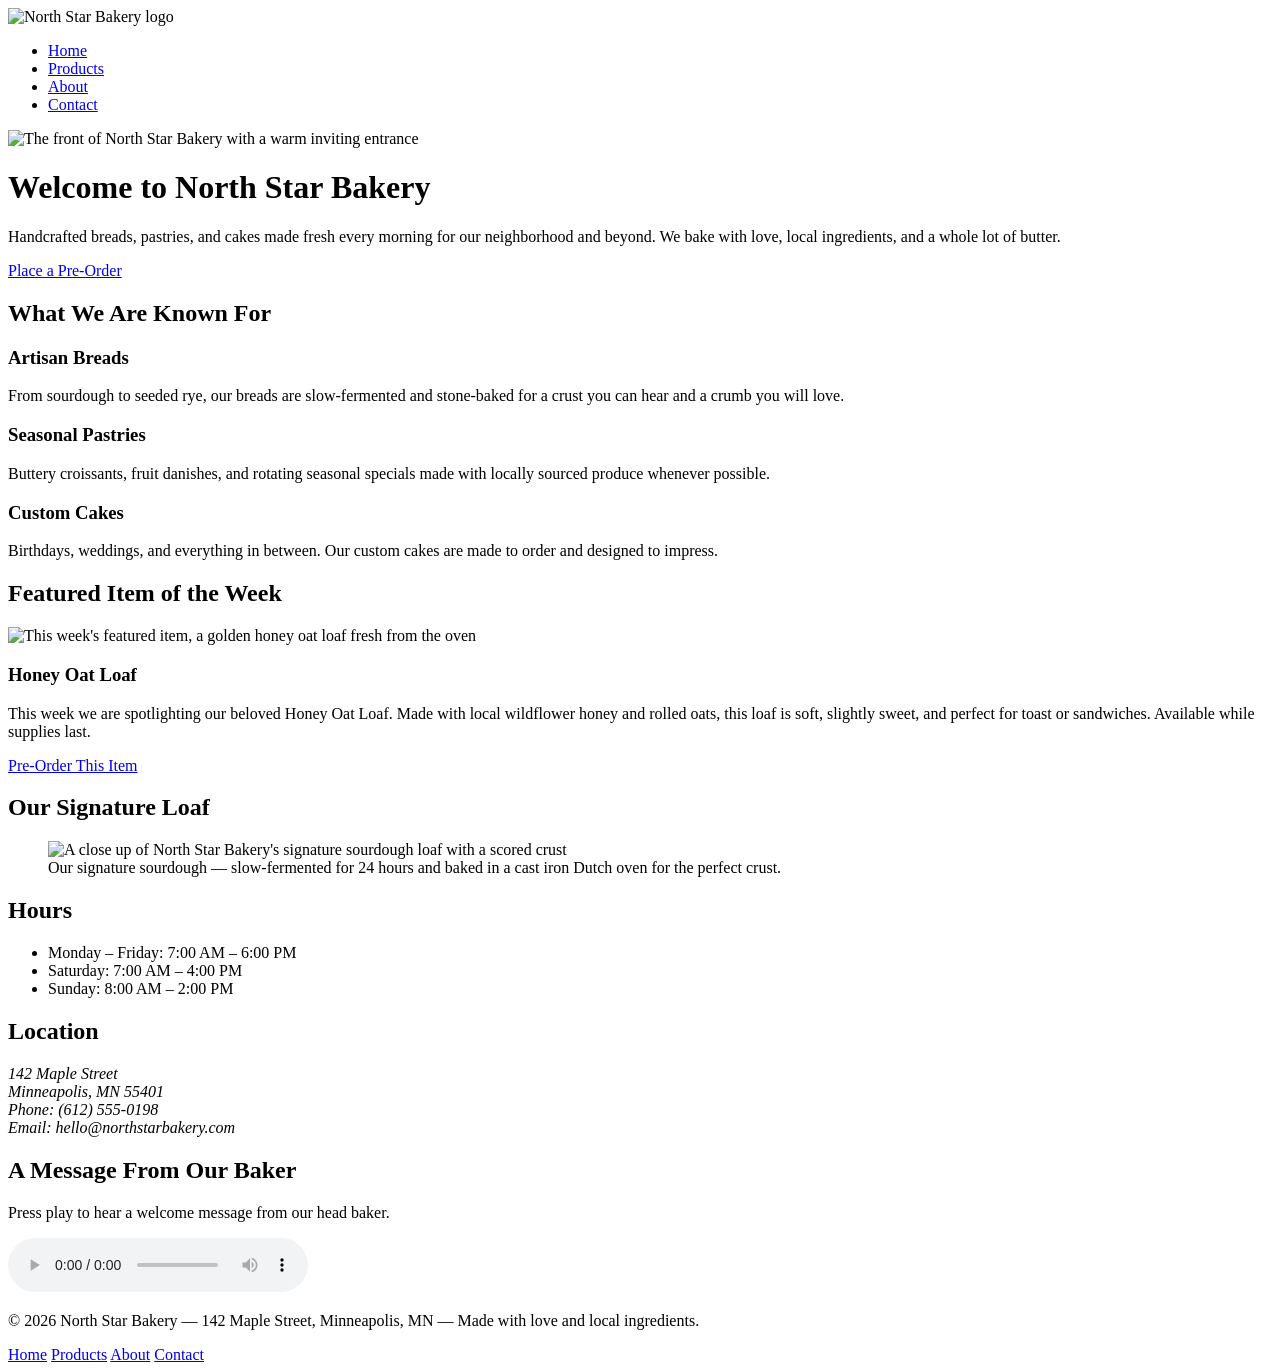
==== index.html @ 33aed7e0 "index.html" ====
<!DOCTYPE html>
<html lang="en">
  <head>
    <meta charset="UTF-8" />
    <meta name="viewport" content="width=device-width, initial-scale=1.0" />
    <title>North Star Bakery - Home</title>
    <link rel="stylesheet" href="styles.css" />
  </head>
  <body>

    <!-- Navigation -->
    <nav>
      <div class="nav-logo">
        <img src="bakery-logo.png" alt="North Star Bakery logo" />
      </div>
      <ul class="nav-links">
        <li><a href="index.html">Home</a></li>
        <li><a href="products.html">Products</a></li>
        <li><a href="about.html">About</a></li>
        <li><a href="contact.html">Contact</a></li>
      </ul>
    </nav>

    <!-- Hero / Welcome Section -->
    <header class="hero">
      <img
        src="bakery-storefront.jpg"
        alt="The front of North Star Bakery with a warm inviting entrance"
        class="hero-image"
      />
      <div class="hero-text">
        <h1>Welcome to North Star Bakery</h1>
        <p>
          Handcrafted breads, pastries, and cakes made fresh every morning
          for our neighborhood and beyond. We bake with love, local
          ingredients, and a whole lot of butter.
        </p>
        <a href="contact.html" class="btn">Place a Pre-Order</a>
      </div>
    </header>

    <!-- Main Content -->
    <main>

      <!-- What We Are Known For -->
      <section class="known-for">
        <h2>What We Are Known For</h2>
        <div class="known-for-grid">

          <div class="known-card">
            <h3>Artisan Breads</h3>
            <p>
              From sourdough to seeded rye, our breads are slow-fermented
              and stone-baked for a crust you can hear and a crumb you
              will love.
            </p>
          </div>

          <div class="known-card">
            <h3>Seasonal Pastries</h3>
            <p>
              Buttery croissants, fruit danishes, and rotating seasonal
              specials made with locally sourced produce whenever possible.
            </p>
          </div>

          <div class="known-card">
            <h3>Custom Cakes</h3>
            <p>
              Birthdays, weddings, and everything in between. Our custom
              cakes are made to order and designed to impress.
            </p>
          </div>

        </div>
      </section>

      <!-- Featured Item of the Week -->
      <section class="featured">
        <h2>Featured Item of the Week</h2>

        <!-- Responsive Image using picture element -->
        <picture>
          <source
            media="(min-width: 768px)"
            srcset="bakery-feature-large.jpg"
          />
          <img
            src="bakery-feature-small.jpg"
            alt="This week's featured item, a golden honey oat loaf fresh from the oven"
            class="featured-image"
          />
        </picture>

        <div class="featured-text">
          <h3>Honey Oat Loaf</h3>
          <p>
            This week we are spotlighting our beloved Honey Oat Loaf.
            Made with local wildflower honey and rolled oats, this loaf
            is soft, slightly sweet, and perfect for toast or sandwiches.
            Available while supplies last.
          </p>
          <a href="contact.html" class="btn">Pre-Order This Item</a>
        </div>
      </section>

      <!-- Signature Loaf Figure -->
      <section class="signature">
        <h2>Our Signature Loaf</h2>
        <figure>
          <img
            src="bakery-signature-loaf.jpg"
            alt="A close up of North Star Bakery's signature sourdough loaf with a scored crust"
          />
          <figcaption>
            Our signature sourdough — slow-fermented for 24 hours and
            baked in a cast iron Dutch oven for the perfect crust.
          </figcaption>
        </figure>
      </section>

      <!-- Hours and Location -->
      <section class="hours-location">
        <div class="hours">
          <h2>Hours</h2>
          <ul>
            <li>Monday – Friday: 7:00 AM – 6:00 PM</li>
            <li>Saturday: 7:00 AM – 4:00 PM</li>
            <li>Sunday: 8:00 AM – 2:00 PM</li>
          </ul>
        </div>

        <div class="location">
          <h2>Location</h2>
          <address>
            142 Maple Street<br />
            Minneapolis, MN 55401<br />
            Phone: (612) 555-0198<br />
            Email: hello@northstarbakery.com
          </address>
        </div>
      </section>

      <!-- Audio Welcome Message -->
      <section class="welcome-audio">
        <h2>A Message From Our Baker</h2>
        <p>Press play to hear a welcome message from our head baker.</p>
        <audio controls>
          <source src="bakery-welcome.mp3" type="audio/mpeg" />
          Your browser does not support the audio element. Please visit
          us in store or contact us at hello@northstarbakery.com to
          learn more about North Star Bakery.
        </audio>
      </section>

    </main>

    <!-- Footer -->
    <footer>
      <p>
        &copy; 2026 North Star Bakery &mdash; 142 Maple Street,
        Minneapolis, MN &mdash; Made with love and local ingredients.
      </p>
      <nav class="footer-nav">
        <a href="index.html">Home</a>
        <a href="products.html">Products</a>
        <a href="about.html">About</a>
        <a href="contact.html">Contact</a>
      </nav>
    </footer>

  </body>
</html>
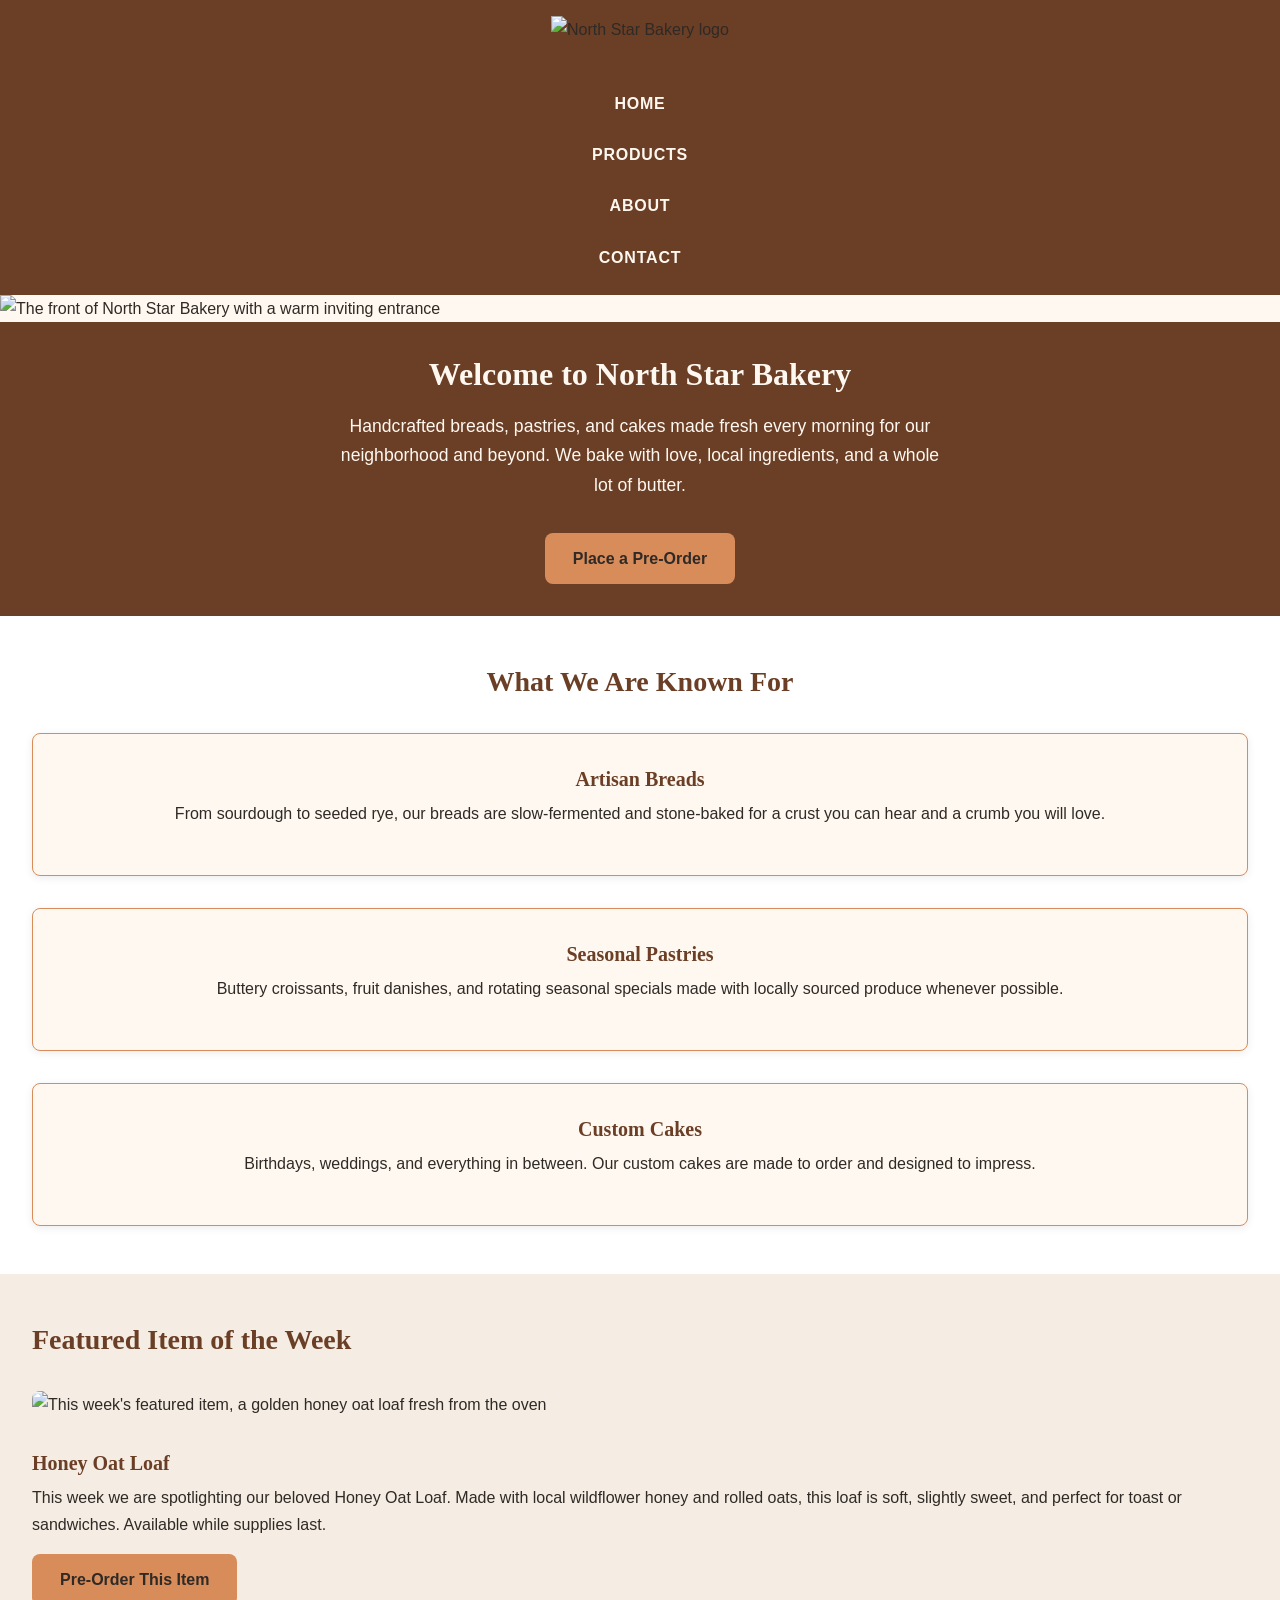
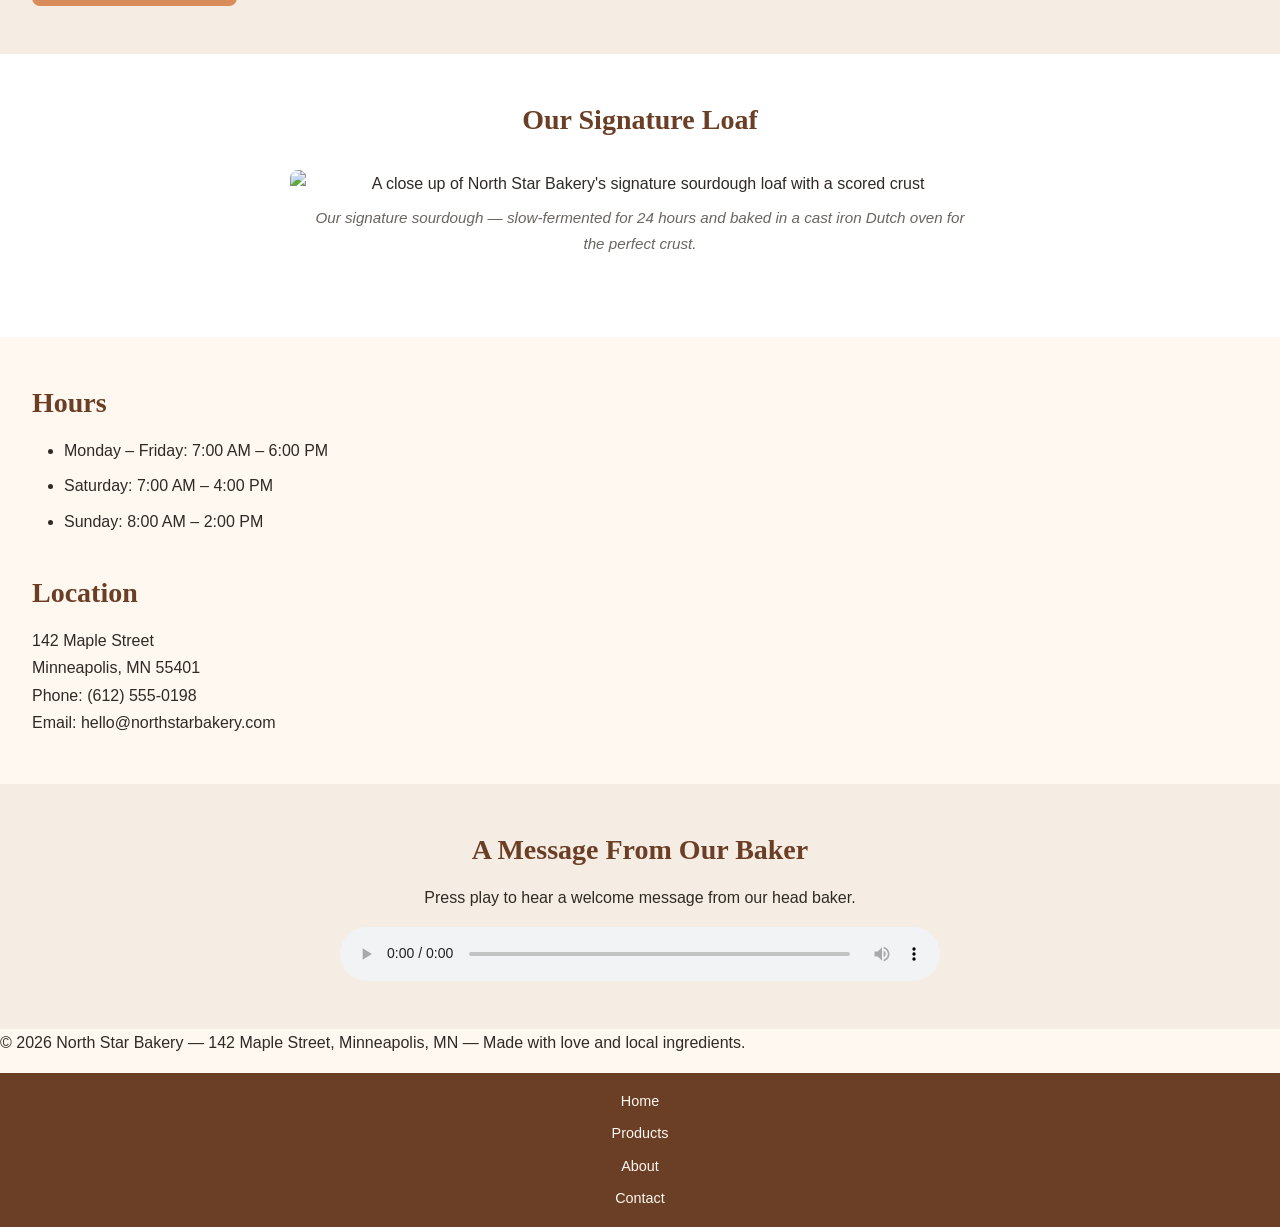
==== commit e1d3ab66: "Update index.html Added a script tag to include script.js for JavaScript functionality." ====
--- a/index.html
+++ b/index.html
@@ -169,5 +169,8 @@
       </nav>
     </footer>
 
+    <!-- T4 NEW: JavaScript -->
+    <script src="script.js"></script>
+
   </body>
 </html>
--- a/styles.css
+++ b/styles.css
@@ -0,0 +1,547 @@
+/* =============================================
+   NORTH STAR BAKERY — STYLESHEET
+   External CSS for all four pages
+   Colors:
+     Cream:    #FFF8F0
+     Brown:    #6B3E26
+     Peach:    #D88C5A
+     Charcoal: #2F2A26
+   Fonts:
+     Playfair Display (headings)
+     Lato (body)
+============================================= */
+
+/* =============================================
+   GOOGLE FONTS IMPORT
+============================================= */
+@import url('https://fonts.googleapis.com/css2?family=Playfair+Display:wght@400;700&family=Lato:wght@300;400;700&display=swap');
+
+/* =============================================
+   CSS VARIABLES
+============================================= */
+:root {
+  --color-cream:   #FFF8F0;
+  --color-brown:   #6B3E26;
+  --color-peach:   #D88C5A;
+  --color-charcoal:#2F2A26;
+  --color-white:   #FFFFFF;
+  --color-light:   #F5EDE3;
+
+  /* NEW T4: semantic colors for validation states */
+  --color-error:   #C0392B;
+  --color-error-bg:#FFF5F5;
+  --color-success: #27AE60;
+  --color-success-bg: #EAF7EA;
+  --color-fav-active: #8B5E3C;
+
+  --font-heading:  'Playfair Display', serif;
+  --font-body:     'Lato', sans-serif;
+
+  --spacing-sm:    0.5rem;
+  --spacing-md:    1rem;
+  --spacing-lg:    2rem;
+  --spacing-xl:    3rem;
+
+  --radius:        8px;
+  --shadow:        0 2px 8px rgba(0, 0, 0, 0.08);
+  --transition:    all 0.3s ease;
+}
+
+/* =============================================
+   RESET AND BASE STYLES
+============================================= */
+*,
+*::before,
+*::after {
+  box-sizing: border-box;
+  margin: 0;
+  padding: 0;
+}
+
+html {
+  font-size: 16px;
+  scroll-behavior: smooth;
+}
+
+body {
+  background-color: var(--color-cream);
+  color: var(--color-charcoal);
+  font-family: var(--font-body);
+  font-size: 1rem;
+  line-height: 1.7;
+}
+
+img {
+  max-width: 100%;
+  height: auto;
+  display: block;
+}
+
+a {
+  color: var(--color-brown);
+  text-decoration: none;
+  transition: var(--transition);
+}
+
+a:hover {
+  color: var(--color-peach);
+}
+
+ul {
+  list-style: none;
+}
+
+address {
+  font-style: normal;
+}
+
+/* =============================================
+   TYPOGRAPHY
+============================================= */
+h1,
+h2,
+h3,
+h4 {
+  font-family: var(--font-heading);
+  color: var(--color-brown);
+  line-height: 1.3;
+  margin-bottom: var(--spacing-md);
+}
+
+h1 {
+  font-size: 2.25rem;
+}
+
+h2 {
+  font-size: 1.75rem;
+}
+
+h3 {
+  font-size: 1.25rem;
+}
+
+h4 {
+  font-size: 1rem;
+}
+
+p {
+  margin-bottom: var(--spacing-md);
+  color: var(--color-charcoal);
+}
+
+small {
+  font-size: 0.85rem;
+  color: #6b6560;
+  display: block;
+  margin-top: var(--spacing-sm);
+}
+
+/* =============================================
+   NAVIGATION — MOBILE FIRST
+============================================= */
+nav {
+  background-color: var(--color-brown);
+  padding: var(--spacing-md);
+  display: flex;
+  flex-direction: column;
+  align-items: center;
+  gap: var(--spacing-md);
+}
+
+.nav-logo img {
+  height: 50px;
+  width: auto;
+}
+
+.nav-links {
+  display: flex;
+  flex-direction: column;
+  align-items: center;
+  gap: var(--spacing-sm);
+  width: 100%;
+}
+
+.nav-links li a {
+  color: var(--color-cream);
+  font-family: var(--font-body);
+  font-size: 1rem;
+  font-weight: 700;
+  letter-spacing: 0.05em;
+  text-transform: uppercase;
+  padding: var(--spacing-sm) var(--spacing-md);
+  display: block;
+  border-radius: var(--radius);
+  transition: var(--transition);
+}
+
+.nav-links li a:hover {
+  background-color: var(--color-peach);
+  color: var(--color-charcoal);
+}
+
+.footer-nav {
+  display: flex;
+  flex-direction: column;
+  align-items: center;
+  gap: var(--spacing-sm);
+  margin-top: var(--spacing-md);
+}
+
+.footer-nav a {
+  color: var(--color-cream);
+  font-size: 0.9rem;
+}
+
+.footer-nav a:hover {
+  color: var(--color-peach);
+}
+
+/* =============================================
+   PAGE HEADER
+============================================= */
+.page-header {
+  background-color: var(--color-light);
+  padding: var(--spacing-xl) var(--spacing-lg);
+  text-align: center;
+  border-bottom: 3px solid var(--color-peach);
+}
+
+.page-header h1 {
+  font-size: 2.5rem;
+  margin-bottom: var(--spacing-sm);
+}
+
+.page-header p {
+  font-size: 1.1rem;
+  max-width: 600px;
+  margin: 0 auto;
+  color: var(--color-charcoal);
+}
+
+/* =============================================
+   HERO SECTION — INDEX PAGE
+============================================= */
+.hero {
+  position: relative;
+  display: flex;
+  flex-direction: column;
+}
+
+.hero-image {
+  width: 100%;
+  max-height: 400px;
+  object-fit: cover;
+}
+
+.hero-text {
+  background-color: var(--color-brown);
+  color: var(--color-cream);
+  padding: var(--spacing-lg);
+  text-align: center;
+}
+
+.hero-text h1 {
+  color: var(--color-cream);
+  font-size: 2rem;
+  margin-bottom: var(--spacing-md);
+}
+
+.hero-text p {
+  color: var(--color-cream);
+  font-size: 1.1rem;
+  max-width: 600px;
+  margin: 0 auto var(--spacing-lg);
+}
+
+/* =============================================
+   BUTTON
+============================================= */
+.btn {
+  display: inline-block;
+  background-color: var(--color-peach);
+  color: var(--color-charcoal);
+  font-family: var(--font-body);
+  font-size: 1rem;
+  font-weight: 700;
+  padding: 0.75rem 1.75rem;
+  border: none;
+  border-radius: var(--radius);
+  cursor: pointer;
+  text-align: center;
+  transition: var(--transition);
+  text-decoration: none;
+}
+
+.btn:hover {
+  background-color: var(--color-brown);
+  color: var(--color-cream);
+}
+
+/* =============================================
+   SECTIONS — GENERAL
+============================================= */
+section {
+  padding: var(--spacing-xl) var(--spacing-lg);
+}
+
+.section-intro {
+  font-size: 1.05rem;
+  max-width: 700px;
+  margin-bottom: var(--spacing-lg);
+}
+
+/* =============================================
+   KNOWN FOR SECTION — INDEX PAGE
+============================================= */
+.known-for {
+  background-color: var(--color-white);
+  text-align: center;
+}
+
+.known-for h2 {
+  margin-bottom: var(--spacing-lg);
+}
+
+.known-for-grid {
+  display: flex;
+  flex-direction: column;
+  gap: var(--spacing-lg);
+}
+
+.known-card {
+  background-color: var(--color-cream);
+  border: 1px solid var(--color-peach);
+  border-radius: var(--radius);
+  padding: var(--spacing-lg);
+  box-shadow: var(--shadow);
+}
+
+.known-card h3 {
+  color: var(--color-brown);
+  margin-bottom: var(--spacing-sm);
+}
+
+/* =============================================
+   FEATURED SECTION — INDEX PAGE
+============================================= */
+.featured {
+  background-color: var(--color-light);
+  display: flex;
+  flex-direction: column;
+  gap: var(--spacing-lg);
+}
+
+.featured h2 {
+  margin-bottom: 0;
+}
+
+.featured-image {
+  width: 100%;
+  border-radius: var(--radius);
+  object-fit: cover;
+}
+
+.featured-text h3 {
+  margin-bottom: var(--spacing-sm);
+}
+
+/* =============================================
+   SIGNATURE SECTION
+============================================= */
+.signature,
+.signature-about {
+  background-color: var(--color-white);
+  text-align: center;
+}
+
+figure {
+  margin: var(--spacing-lg) auto;
+  max-width: 700px;
+}
+
+figure img {
+  width: 100%;
+  border-radius: var(--radius);
+  margin-bottom: var(--spacing-sm);
+}
+
+figcaption {
+  font-family: var(--font-body);
+  font-size: 0.95rem;
+  color: #6b6560;
+  font-style: italic;
+  text-align: center;
+  padding: 0 var(--spacing-md);
+}
+
+/* =============================================
+   HOURS AND LOCATION — INDEX PAGE
+============================================= */
+.hours-location {
+  background-color: var(--color-cream);
+  display: flex;
+  flex-direction: column;
+  gap: var(--spacing-lg);
+}
+
+.hours ul {
+  list-style: disc;
+  padding-left: var(--spacing-lg);
+}
+
+.hours ul li {
+  margin-bottom: var(--spacing-sm);
+  color: var(--color-charcoal);
+}
+
+.location address p {
+  margin-bottom: var(--spacing-sm);
+  color: var(--color-charcoal);
+}
+
+/* =============================================
+   AUDIO AND VIDEO SECTIONS
+============================================= */
+.welcome-audio,
+.video-section {
+  background-color: var(--color-light);
+  text-align: center;
+}
+
+audio,
+video {
+  width: 100%;
+  max-width: 600px;
+  margin: var(--spacing-md) auto 0;
+  display: block;
+  border-radius: var(--radius);
+}
+
+.video-wrapper {
+  margin-top: var(--spacing-md);
+}
+
+/* =============================================
+   CALL TO ACTION SECTION
+============================================= */
+.cta {
+  background-color: var(--color-brown);
+  text-align: center;
+  padding: var(--spacing-xl) var(--spacing-lg);
+}
+
+.cta h2 {
+  color: var(--color-cream);
+  margin-bottom: var(--spacing-md);
+}
+
+.cta p {
+  color: var(--color-cream);
+  max-width: 600px;
+  margin: 0 auto var(--spacing-lg);
+}
+
+/* =============================================
+   PRODUCT CARDS — PRODUCTS PAGE
+============================================= */
+.product-category {
+  background-color: var(--color-white);
+}
+
+.product-category:nth-child(even) {
+  background-color: var(--color-light);
+}
+
+.product-category h2 {
+  margin-bottom: var(--spacing-sm);
+}
+
+.category-intro {
+  margin-bottom: var(--spacing-lg);
+  max-width: 700px;
+}
+
+.card-container {
+  display: flex;
+  flex-direction: column;
+  gap: var(--spacing-lg);
+}
+
+.card {
+  background-color: var(--color-cream);
+  border: 1px solid var(--color-peach);
+  border-radius: var(--radius);
+  overflow: hidden;
+  box-shadow: var(--shadow);
+  transition: var(--transition);
+}
+
+.card:hover {
+  box-shadow: 0 4px 16px rgba(0, 0, 0, 0.12);
+  transform: translateY(-2px);
+}
+
+.card img {
+  width: 100%;
+  height: 200px;
+  object-fit: cover;
+}
+
+.card-body {
+  padding: var(--spacing-md);
+}
+
+.card-body h3 {
+  margin-bottom: var(--spacing-sm);
+}
+
+.price {
+  font-weight: 700;
+  color: var(--color-peach);
+  font-size: 1rem;
+  margin-top: var(--spacing-sm);
+  margin-bottom: 0;
+}
+
+/* =============================================
+   T4 NEW: FAVORITES TRACKER — PRODUCTS PAGE
+============================================= */
+
+/* Sticky panel at the top of the products page */
+.favorites-panel {
+  background-color: #fdf6ec;
+  border: 2px solid var(--color-peach);
+  border-radius: var(--radius);
+  padding: var(--spacing-lg) var(--spacing-lg);
+  margin: var(--spacing-lg) var(--spacing-lg) 0;
+  box-shadow: var(--shadow);
+}
+
+.favorites-panel h2 {
+  font-size: 1.4rem;
+  margin-bottom: var(--spacing-sm);
+  display: flex;
+  align-items: center;
+  gap: var(--spacing-sm);
+  flex-wrap: wrap;
+}
+
+/* Red badge showing saved item count */
+.favorites-badge {
+  display: inline-flex;
+  align-items: center;
+  justify-content: center;
+  background-color: var(--color-error);
+  color: var(--color-white);
+  border-radius: 50%;
+  width: 1.6rem;
+  height: 1.6rem;
+  font-size: 0.8rem;
+  font-family: var(--font-body);
+  font-weight: 700;
+  line-height: 1;
+  flex-shrink: 0;
+}
+
+/* List of saved items inside the panel */
+.favorites-list
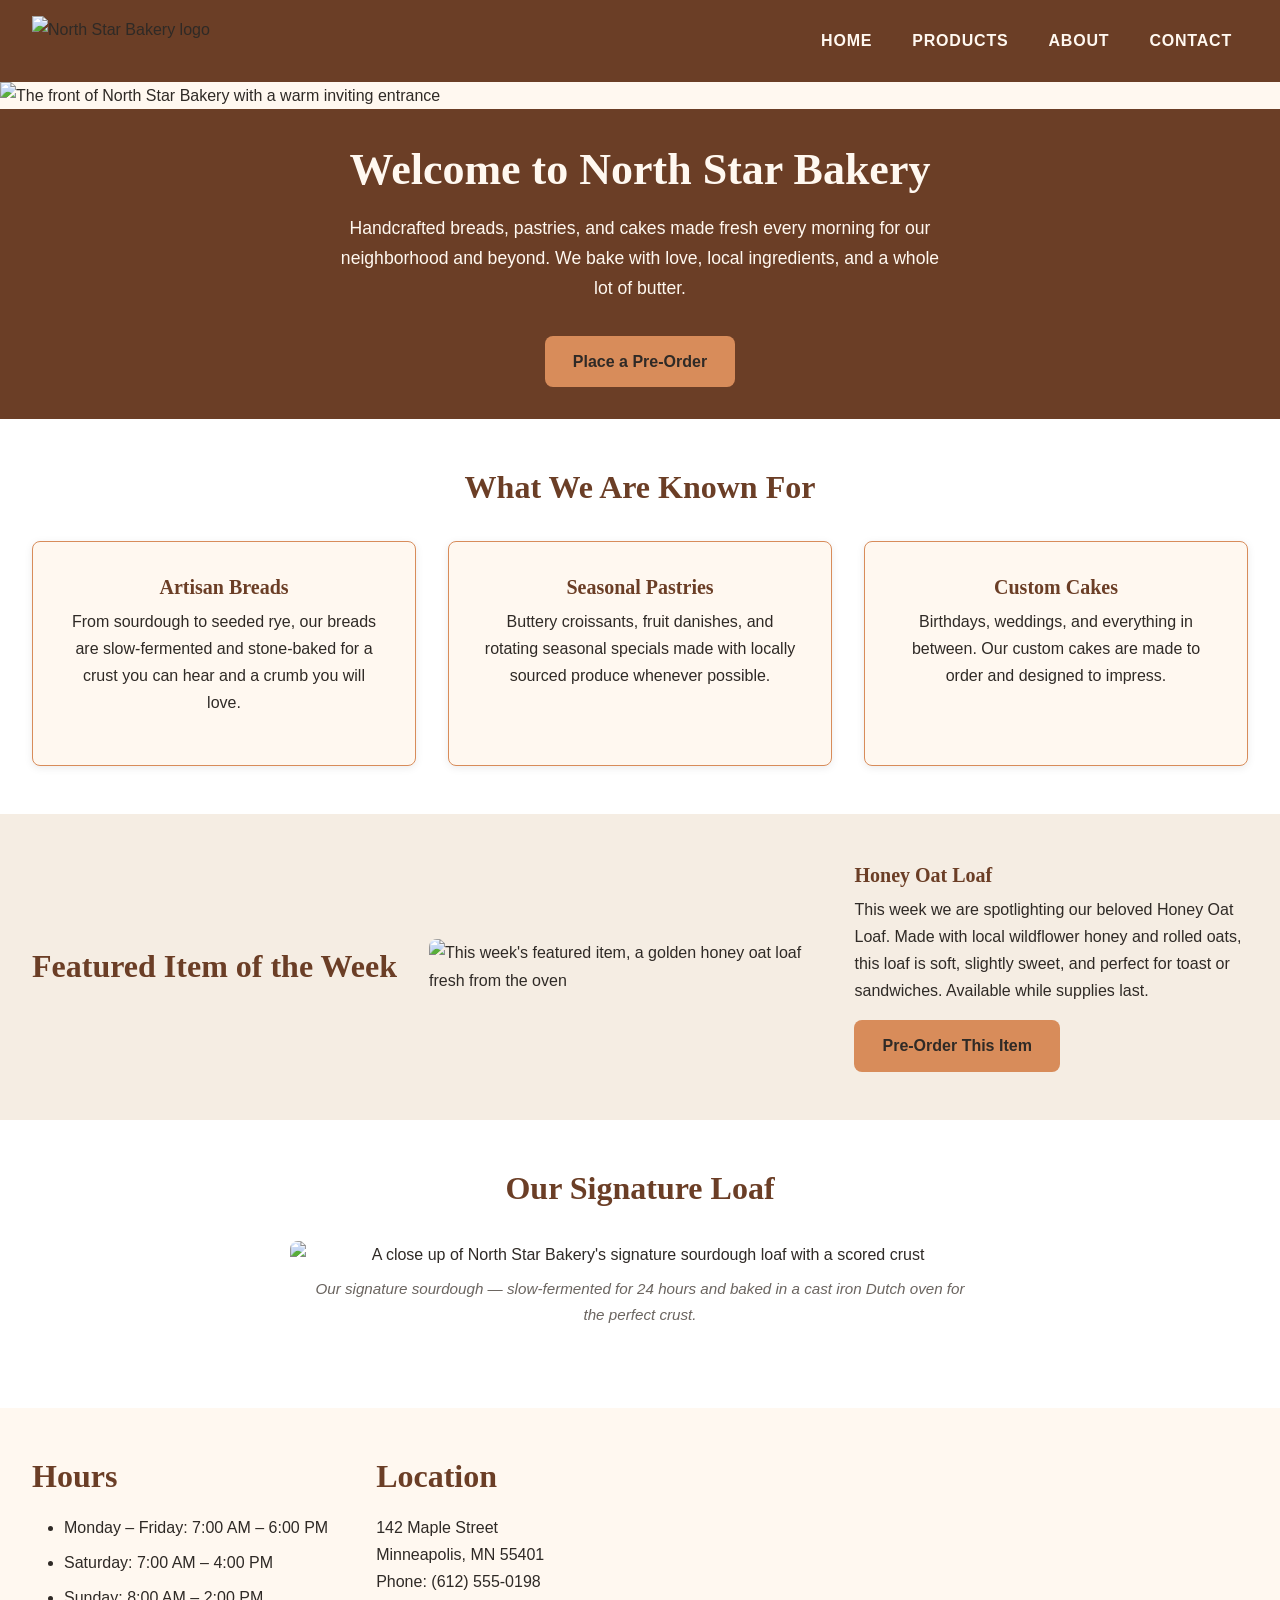
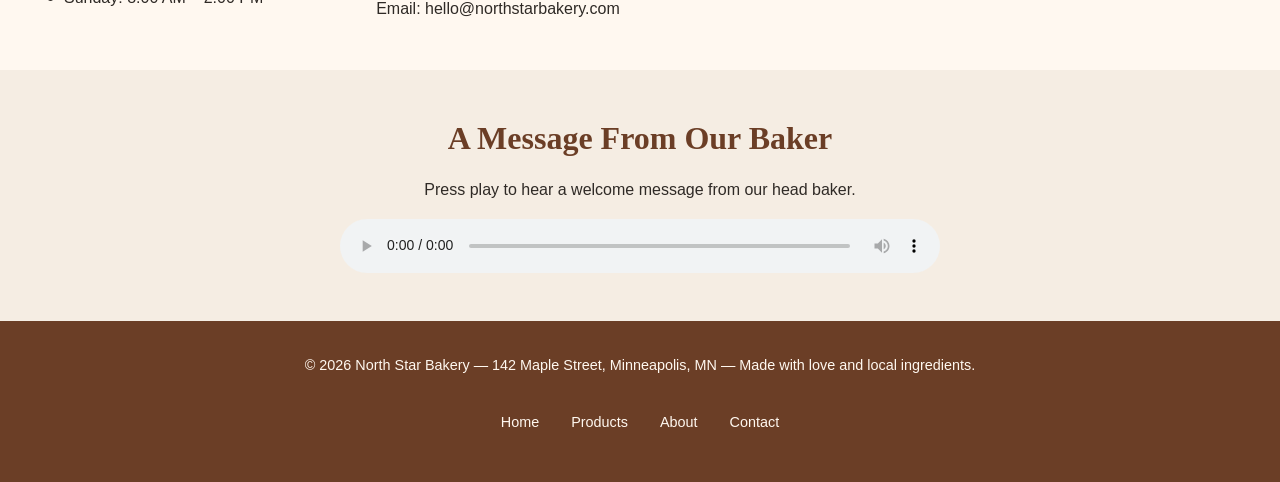
==== commit 714e678b: "Update index.html" ====
--- a/index.html
+++ b/index.html
@@ -169,8 +169,5 @@
       </nav>
     </footer>
 
-    <!-- T4 NEW: JavaScript -->
-    <script src="script.js"></script>
-
   </body>
 </html>
--- a/styles.css
+++ b/styles.css
@@ -20,31 +20,30 @@
    CSS VARIABLES
 ============================================= */
 :root {
-  --color-cream:   #FFF8F0;
-  --color-brown:   #6B3E26;
-  --color-peach:   #D88C5A;
-  --color-charcoal:#2F2A26;
-  --color-white:   #FFFFFF;
-  --color-light:   #F5EDE3;
-
-  /* NEW T4: semantic colors for validation states */
-  --color-error:   #C0392B;
-  --color-error-bg:#FFF5F5;
-  --color-success: #27AE60;
+  --color-cream:      #FFF8F0;
+  --color-brown:      #6B3E26;
+  --color-peach:      #D88C5A;
+  --color-charcoal:   #2F2A26;
+  --color-white:      #FFFFFF;
+  --color-light:      #F5EDE3;
+
+  --color-error:      #C0392B;
+  --color-error-bg:   #FFF5F5;
+  --color-success:    #27AE60;
   --color-success-bg: #EAF7EA;
-  --color-fav-active: #8B5E3C;
-
-  --font-heading:  'Playfair Display', serif;
-  --font-body:     'Lato', sans-serif;
-
-  --spacing-sm:    0.5rem;
-  --spacing-md:    1rem;
-  --spacing-lg:    2rem;
-  --spacing-xl:    3rem;
-
-  --radius:        8px;
-  --shadow:        0 2px 8px rgba(0, 0, 0, 0.08);
-  --transition:    all 0.3s ease;
+  --color-fav-active: #6B3E26;
+
+  --font-heading: 'Playfair Display', serif;
+  --font-body:    'Lato', sans-serif;
+
+  --spacing-sm: 0.5rem;
+  --spacing-md: 1rem;
+  --spacing-lg: 2rem;
+  --spacing-xl: 3rem;
+
+  --radius:     8px;
+  --shadow:     0 2px 8px rgba(0, 0, 0, 0.08);
+  --transition: all 0.3s ease;
 }
 
 /* =============================================
@@ -108,21 +107,10 @@
   margin-bottom: var(--spacing-md);
 }
 
-h1 {
-  font-size: 2.25rem;
-}
-
-h2 {
-  font-size: 1.75rem;
-}
-
-h3 {
-  font-size: 1.25rem;
-}
-
-h4 {
-  font-size: 1rem;
-}
+h1 { font-size: 2.25rem; }
+h2 { font-size: 1.75rem; }
+h3 { font-size: 1.25rem; }
+h4 { font-size: 1rem;    }
 
 p {
   margin-bottom: var(--spacing-md);
@@ -504,15 +492,74 @@
 }
 
 /* =============================================
-   T4 NEW: FAVORITES TRACKER — PRODUCTS PAGE
-============================================= */
-
-/* Sticky panel at the top of the products page */
+   T4: FAVORITES BUTTON — FIXED
+   Explicitly overrides any inherited disabled
+   or grayed-out styles from the browser or
+   other rules in this stylesheet.
+============================================= */
+.fav-btn {
+  display: inline-block;
+  margin-top: var(--spacing-md);
+  padding: 0.4rem 1.1rem;
+  background-color: var(--color-cream);
+  color: var(--color-brown);
+  border: 2px solid var(--color-brown);
+  border-radius: 20px;
+  font-family: var(--font-body);
+  font-size: 0.85rem;
+  font-weight: 700;
+  cursor: pointer !important;
+  pointer-events: auto !important;
+  opacity: 1 !important;
+  transition: background-color 0.2s ease, color 0.2s ease, border-color 0.2s ease;
+  text-decoration: none;
+  line-height: 1.4;
+  appearance: none;
+  -webkit-appearance: none;
+}
+
+.fav-btn:hover {
+  background-color: var(--color-brown);
+  color: var(--color-cream);
+  border-color: var(--color-brown);
+}
+
+.fav-btn:focus {
+  outline: 2px solid var(--color-peach);
+  outline-offset: 3px;
+}
+
+/* Saved / active state — filled brown */
+.fav-btn.fav-btn--active {
+  background-color: var(--color-brown);
+  color: var(--color-cream);
+  border-color: var(--color-brown);
+}
+
+.fav-btn.fav-btn--active:hover {
+  background-color: var(--color-charcoal);
+  border-color: var(--color-charcoal);
+}
+
+/* Force override any browser disabled styling */
+.fav-btn:disabled,
+.fav-btn[disabled] {
+  background-color: var(--color-cream) !important;
+  color: var(--color-brown) !important;
+  border-color: var(--color-brown) !important;
+  opacity: 1 !important;
+  cursor: pointer !important;
+  pointer-events: auto !important;
+}
+
+/* =============================================
+   T4: FAVORITES PANEL — PRODUCTS PAGE
+============================================= */
 .favorites-panel {
   background-color: #fdf6ec;
   border: 2px solid var(--color-peach);
   border-radius: var(--radius);
-  padding: var(--spacing-lg) var(--spacing-lg);
+  padding: var(--spacing-lg);
   margin: var(--spacing-lg) var(--spacing-lg) 0;
   box-shadow: var(--shadow);
 }
@@ -526,7 +573,6 @@
   flex-wrap: wrap;
 }
 
-/* Red badge showing saved item count */
 .favorites-badge {
   display: inline-flex;
   align-items: center;
@@ -543,5 +589,371 @@
   flex-shrink: 0;
 }
 
-/* List of saved items inside the panel */
-.favorites-list
+.favorites-empty {
+  color: #6b6560;
+  font-size: 0.95rem;
+  margin-bottom: var(--spacing-sm);
+}
+
+.favorites-hint {
+  font-size: 0.9rem;
+  color: #6b6560;
+  margin-top: var(--spacing-md);
+  margin-bottom: 0;
+}
+
+.favorites-hint a {
+  color: var(--color-brown);
+  font-weight: 700;
+  text-decoration: underline;
+}
+
+.favorites-hint a:hover {
+  color: var(--color-peach);
+}
+
+.favorites-list {
+  list-style: none;
+  padding: 0;
+  margin: var(--spacing-sm) 0 0;
+  display: flex;
+  flex-direction: column;
+  gap: var(--spacing-sm);
+}
+
+.favorites-list li {
+  display: flex;
+  align-items: center;
+  justify-content: space-between;
+  background-color: var(--color-cream);
+  border: 1px solid var(--color-peach);
+  border-radius: var(--radius);
+  padding: 0.5rem var(--spacing-md);
+  font-size: 0.95rem;
+  color: var(--color-charcoal);
+}
+
+.fav-remove-btn {
+  background: none;
+  border: 1px solid var(--color-error);
+  color: var(--color-error);
+  border-radius: var(--radius);
+  font-size: 0.75rem;
+  font-family: var(--font-body);
+  font-weight: 700;
+  padding: 0.2rem 0.6rem;
+  cursor: pointer;
+  transition: var(--transition);
+  flex-shrink: 0;
+  margin-left: var(--spacing-md);
+}
+
+.fav-remove-btn:hover {
+  background-color: var(--color-error);
+  color: var(--color-white);
+}
+
+/* =============================================
+   T4: CONTACT FORM — CONTACT PAGE
+============================================= */
+.contact-form-section {
+  background-color: var(--color-white);
+  max-width: 700px;
+  margin: 0 auto;
+}
+
+.contact-form {
+  display: flex;
+  flex-direction: column;
+  gap: var(--spacing-md);
+}
+
+.form-group {
+  display: flex;
+  flex-direction: column;
+  gap: 0.3rem;
+}
+
+.form-group label {
+  font-weight: 700;
+  font-size: 0.95rem;
+  color: var(--color-brown);
+}
+
+.form-group input,
+.form-group select,
+.form-group textarea {
+  padding: 0.6rem 0.9rem;
+  border: 2px solid #d4c4b5;
+  border-radius: var(--radius);
+  font-family: var(--font-body);
+  font-size: 1rem;
+  color: var(--color-charcoal);
+  background-color: var(--color-cream);
+  transition: border-color 0.2s ease;
+  width: 100%;
+}
+
+.form-group input:focus,
+.form-group select:focus,
+.form-group textarea:focus {
+  outline: none;
+  border-color: var(--color-brown);
+}
+
+.form-group textarea {
+  resize: vertical;
+  min-height: 120px;
+}
+
+.input-invalid {
+  border-color: var(--color-error) !important;
+  background-color: var(--color-error-bg) !important;
+}
+
+.field-error {
+  color: var(--color-error);
+  font-size: 0.85rem;
+  font-weight: 700;
+  margin-top: 0.2rem;
+  display: block;
+  min-height: 1.2em;
+}
+
+.form-success {
+  background-color: var(--color-success-bg);
+  border: 2px solid var(--color-success);
+  border-radius: var(--radius);
+  padding: var(--spacing-lg);
+  text-align: center;
+}
+
+.form-success h2 {
+  color: var(--color-success);
+  margin-bottom: var(--spacing-sm);
+}
+
+.form-success p {
+  color: var(--color-charcoal);
+  margin-bottom: var(--spacing-sm);
+}
+
+/* =============================================
+   ABOUT PAGE — STORY SECTION
+============================================= */
+.story-content {
+  display: flex;
+  flex-direction: column;
+  gap: var(--spacing-lg);
+}
+
+.story-image img {
+  width: 100%;
+  border-radius: var(--radius);
+  object-fit: cover;
+}
+
+/* =============================================
+   ABOUT PAGE — SOURCING GRID
+============================================= */
+.sourcing {
+  background-color: var(--color-light);
+}
+
+.sourcing-grid {
+  display: flex;
+  flex-direction: column;
+  gap: var(--spacing-lg);
+}
+
+.sourcing-card {
+  background-color: var(--color-cream);
+  border: 1px solid var(--color-peach);
+  border-radius: var(--radius);
+  padding: var(--spacing-lg);
+  box-shadow: var(--shadow);
+}
+
+.sourcing-card h3 {
+  margin-bottom: var(--spacing-sm);
+}
+
+/* =============================================
+   ABOUT PAGE — STAFF GRID
+============================================= */
+.staff {
+  background-color: var(--color-white);
+}
+
+.staff-grid {
+  display: flex;
+  flex-direction: column;
+  gap: var(--spacing-lg);
+}
+
+.staff-card {
+  background-color: var(--color-cream);
+  border: 1px solid var(--color-peach);
+  border-radius: var(--radius);
+  overflow: hidden;
+  box-shadow: var(--shadow);
+  display: flex;
+  flex-direction: column;
+}
+
+.staff-card img {
+  width: 100%;
+  height: 220px;
+  object-fit: cover;
+}
+
+.staff-info {
+  padding: var(--spacing-md);
+}
+
+.staff-info h3 {
+  margin-bottom: 0.2rem;
+}
+
+.staff-title {
+  font-size: 0.9rem;
+  font-weight: 700;
+  color: var(--color-peach);
+  margin-bottom: var(--spacing-sm);
+}
+
+/* =============================================
+   ABOUT PAGE — FEATURED IMAGE
+============================================= */
+.about-featured {
+  background-color: var(--color-light);
+  text-align: center;
+}
+
+.about-featured picture {
+  display: block;
+  margin: var(--spacing-md) auto;
+  max-width: 800px;
+}
+
+/* =============================================
+   FOOTER
+============================================= */
+footer {
+  background-color: var(--color-brown);
+  color: var(--color-cream);
+  text-align: center;
+  padding: var(--spacing-lg);
+}
+
+footer p {
+  color: var(--color-cream);
+  font-size: 0.9rem;
+  margin-bottom: var(--spacing-sm);
+}
+
+/* =============================================
+   RESPONSIVE — TABLET (768px and up)
+============================================= */
+@media (min-width: 768px) {
+
+  nav {
+    flex-direction: row;
+    justify-content: space-between;
+    padding: var(--spacing-md) var(--spacing-lg);
+  }
+
+  .nav-links {
+    flex-direction: row;
+    width: auto;
+    gap: var(--spacing-sm);
+  }
+
+  .footer-nav {
+    flex-direction: row;
+    justify-content: center;
+    gap: var(--spacing-lg);
+  }
+
+  .known-for-grid {
+    display: grid;
+    grid-template-columns: repeat(3, 1fr);
+    gap: var(--spacing-lg);
+  }
+
+  .featured {
+    flex-direction: row;
+    align-items: center;
+  }
+
+  .featured picture,
+  .featured-text {
+    flex: 1;
+  }
+
+  .hours-location {
+    flex-direction: row;
+    gap: var(--spacing-xl);
+  }
+
+  .card-container {
+    display: grid;
+    grid-template-columns: repeat(2, 1fr);
+    gap: var(--spacing-lg);
+  }
+
+  .story-content {
+    flex-direction: row;
+    align-items: flex-start;
+  }
+
+  .story-text,
+  .story-image {
+    flex: 1;
+  }
+
+  .sourcing-grid {
+    display: grid;
+    grid-template-columns: repeat(2, 1fr);
+  }
+
+  .staff-grid {
+    display: grid;
+    grid-template-columns: repeat(2, 1fr);
+  }
+
+  .staff-card {
+    flex-direction: column;
+  }
+
+}
+
+/* =============================================
+   RESPONSIVE — DESKTOP (1024px and up)
+============================================= */
+@media (min-width: 1024px) {
+
+  h1 { font-size: 2.75rem; }
+  h2 { font-size: 2rem;    }
+
+  .hero-text h1 {
+    font-size: 2.75rem;
+  }
+
+  .card-container {
+    grid-template-columns: repeat(3, 1fr);
+  }
+
+  .sourcing-grid {
+    grid-template-columns: repeat(4, 1fr);
+  }
+
+  .staff-grid {
+    grid-template-columns: repeat(4, 1fr);
+  }
+
+  .favorites-panel {
+    margin: var(--spacing-lg) var(--spacing-xl) 0;
+  }
+
+}
